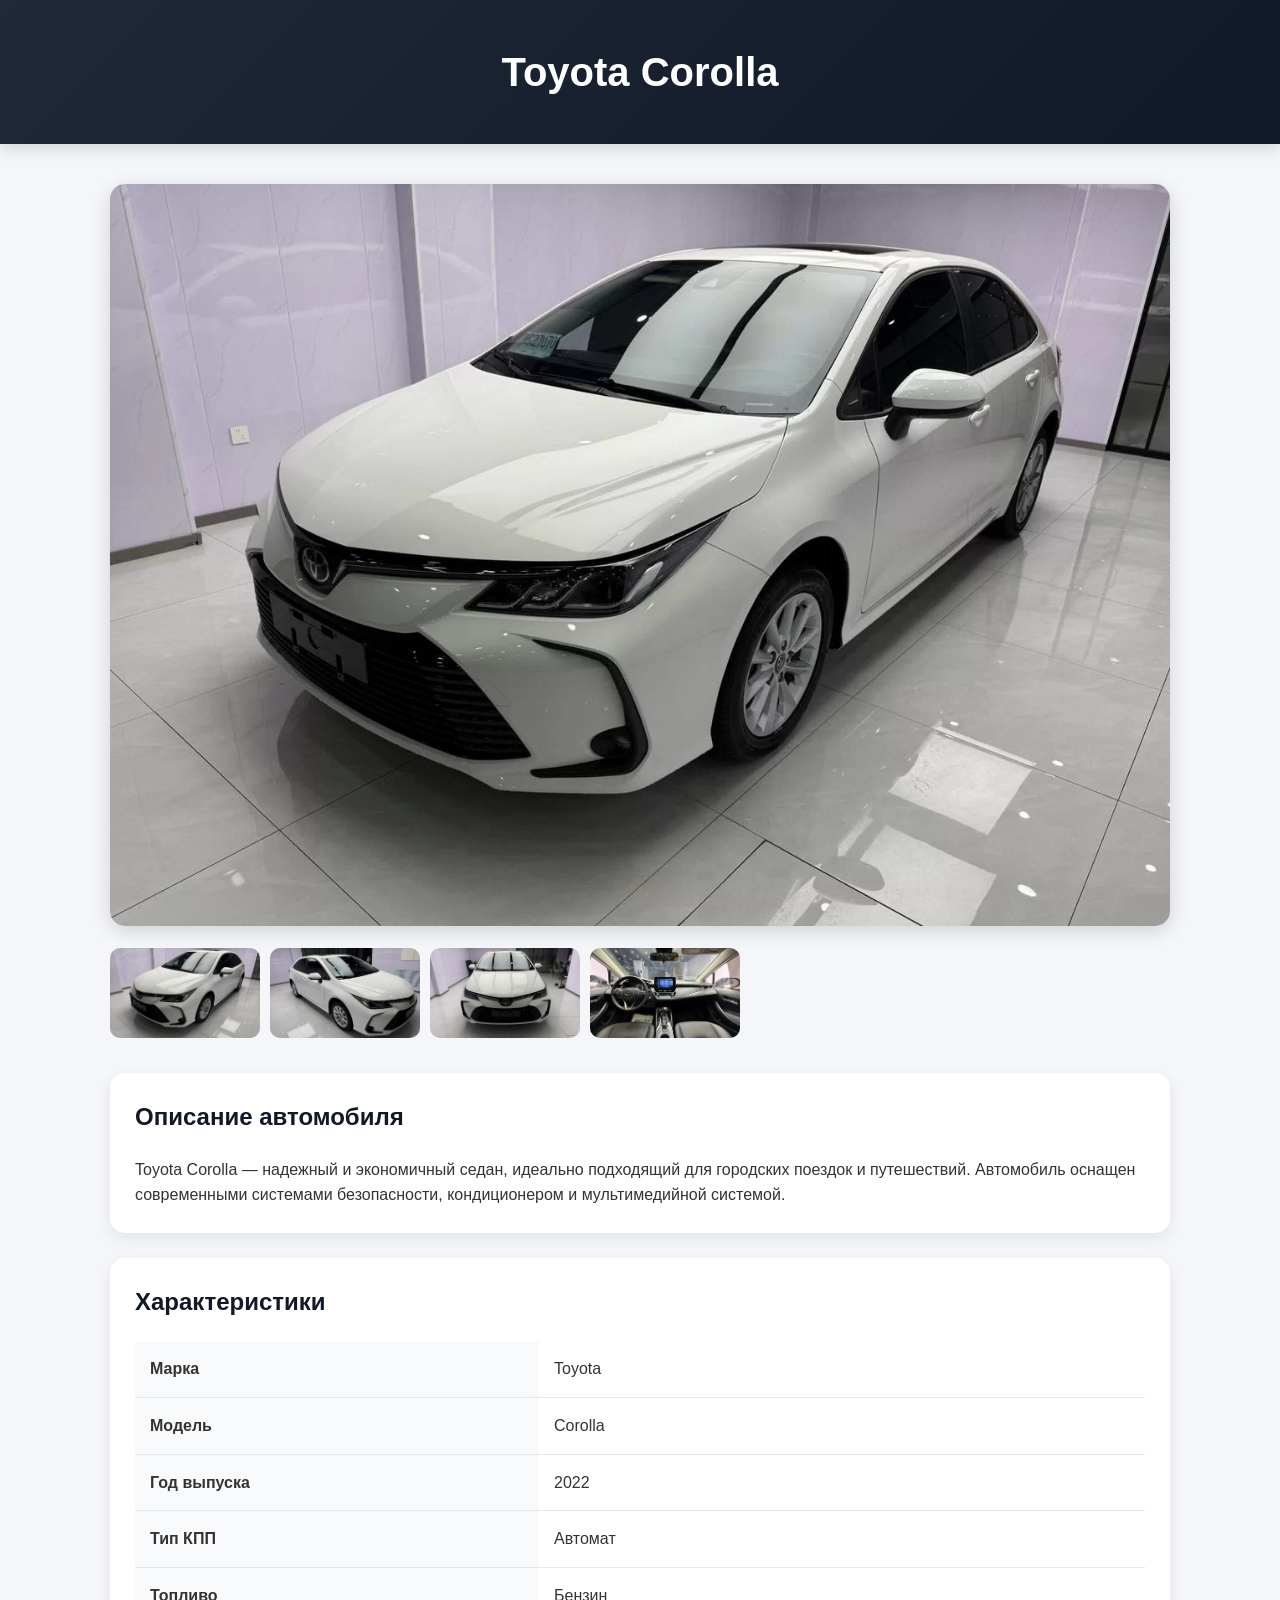
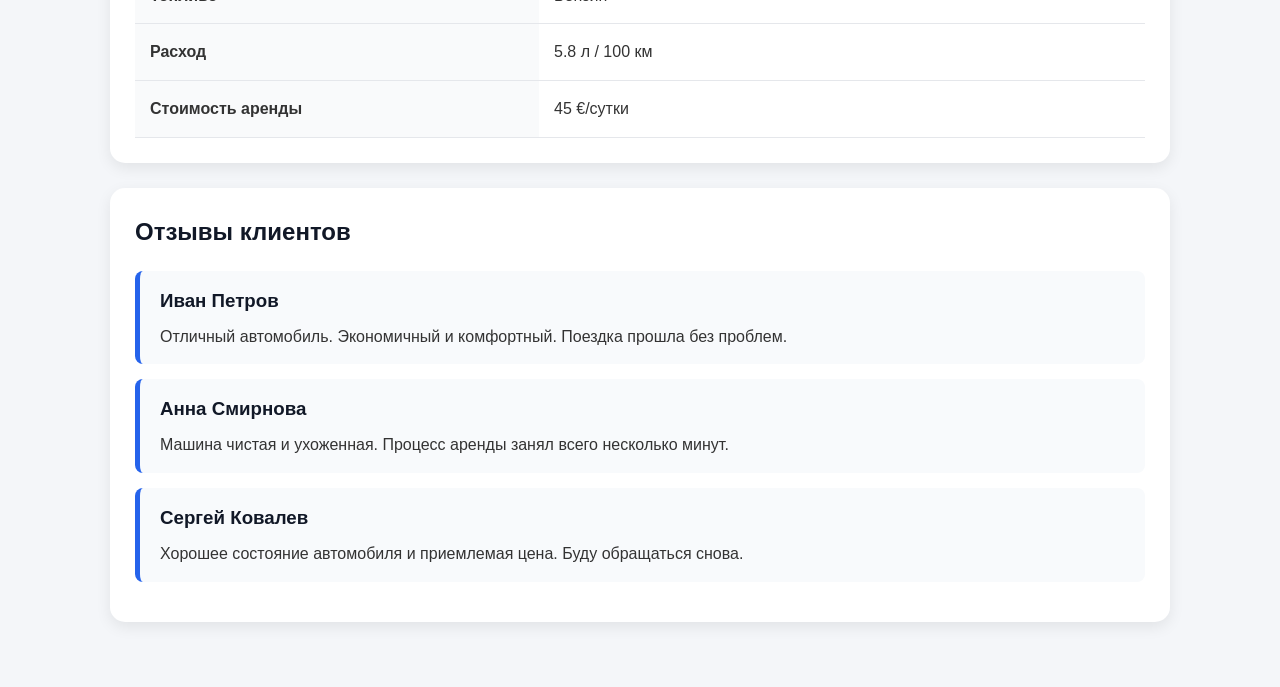
==== car-details.html @ a30faa25 "first commit" ====
<!DOCTYPE html>
<html lang="ru">
<head>
    <meta charset="UTF-8">
    <meta name="viewport" content="width=device-width, initial-scale=1.0">
    <title>Toyota Corolla - Аренда авто</title>
    <link rel="stylesheet" href="css/style.css">
</head>
<body>

<header>
    <h1>Toyota Corolla</h1>
</header>

<main class="details-page">

    <!-- Галерея -->
    <section class="gallery">
        <div class="main-image">
            <img src="images/toyota1.png" alt="Toyota Corolla">
        </div>

        <div class="thumbnails">
            <img src="images/toyota1.png" alt="Фото 1">
            <img src="images/toyota2.png" alt="Фото 2">
            <img src="images/toyota3.png" alt="Фото 3">
            <img src="images/toyota4.png" alt="Фото 4">
        </div>
    </section>

    <!-- Описание -->
    <section class="description">
        <h2>Описание автомобиля</h2>

        <p>
            Toyota Corolla — надежный и экономичный седан,
            идеально подходящий для городских поездок и путешествий.
            Автомобиль оснащен современными системами безопасности,
            кондиционером и мультимедийной системой.
        </p>
    </section>

    <!-- Характеристики -->
    <section class="specifications">
        <h2>Характеристики</h2>

        <table>
            <tr>
                <td>Марка</td>
                <td>Toyota</td>
            </tr>
            <tr>
                <td>Модель</td>
                <td>Corolla</td>
            </tr>
            <tr>
                <td>Год выпуска</td>
                <td>2022</td>
            </tr>
            <tr>
                <td>Тип КПП</td>
                <td>Автомат</td>
            </tr>
            <tr>
                <td>Топливо</td>
                <td>Бензин</td>
            </tr>
            <tr>
                <td>Расход</td>
                <td>5.8 л / 100 км</td>
            </tr>
            <tr>
                <td>Стоимость аренды</td>
                <td>45 €/сутки</td>
            </tr>
        </table>
    </section>

    <!-- Отзывы -->
    <section class="reviews">
        <h2>Отзывы клиентов</h2>

        <div class="review">
            <h3>Иван Петров</h3>
            <p>
                Отличный автомобиль. Экономичный и комфортный.
                Поездка прошла без проблем.
            </p>
        </div>

        <div class="review">
            <h3>Анна Смирнова</h3>
            <p>
                Машина чистая и ухоженная.
                Процесс аренды занял всего несколько минут.
            </p>
        </div>

        <div class="review">
            <h3>Сергей Ковалев</h3>
            <p>
                Хорошее состояние автомобиля и приемлемая цена.
                Буду обращаться снова.
            </p>
        </div>

    </section>

</main>

</body>
</html>
---- css/style.css ----
* {
    margin: 0;
    padding: 0;
    box-sizing: border-box;
}

body {
    font-family: "Segoe UI", Arial, sans-serif;
    background: #f4f6f9;
    color: #333;
    line-height: 1.6;
}

/* HEADER */

header {
    background: linear-gradient(135deg, #1f2937, #111827);
    color: white;
    text-align: center;
    padding: 40px 20px;
    margin-bottom: 40px;
    box-shadow: 0 4px 15px rgba(0,0,0,0.15);
}

header h1 {
    font-size: 2.5rem;
    font-weight: 700;
}

/* SEARCH */

.search-section {
    text-align: center;
    margin-bottom: 25px;
}

#search {
    width: 350px;
    max-width: 90%;
    padding: 12px 18px;
    border: none;
    border-radius: 50px;
    background: white;
    box-shadow: 0 2px 10px rgba(0,0,0,.1);
    font-size: 16px;
}

/* SORT */

.sort-section {
    text-align: center;
    margin-bottom: 30px;
}

.sort-section button,
.pagination button {
    padding: 12px 18px;
    border: none;
    border-radius: 8px;
    background: #2563eb;
    color: white;
    cursor: pointer;
    margin: 5px;
    font-size: 15px;
    transition: .3s;
}

.sort-section button:hover,
.pagination button:hover {
    background: #1d4ed8;
    transform: translateY(-2px);
}

/* CARDS */

.cars-list {
    max-width: 1200px;
    margin: auto;
    display: grid;
    grid-template-columns: repeat(auto-fit, minmax(280px, 1fr));
    gap: 25px;
    padding: 0 20px;
}

.car-link {
    text-decoration: none;
    color: inherit;
}

.car-card {
    background: white;
    border-radius: 16px;
    overflow: hidden;
    box-shadow: 0 5px 20px rgba(0,0,0,.08);
    transition: .35s;
}

.car-card:hover {
    transform: translateY(-8px);
    box-shadow: 0 10px 25px rgba(0,0,0,.15);
}

.car-card img {
    width: 100%;
    height: 220px;
    object-fit: cover;
}

.car-card h2 {
    padding: 15px 20px 10px;
    color: #111827;
}

.car-card p {
    padding: 0 20px 10px;
    color: #6b7280;
}

.car-card p:last-child {
    padding-bottom: 20px;
    font-weight: 600;
    color: #2563eb;
    font-size: 18px;
}

/* PAGINATION */

.pagination {
    text-align: center;
    margin: 40px 0;
}

/* DETAILS PAGE */

.details-page {
    max-width: 1100px;
    margin: auto;
    padding: 0 20px 40px;
}

.gallery {
    margin-bottom: 35px;
}

.main-image img {
    width: 100%;
    border-radius: 15px;
    box-shadow: 0 5px 20px rgba(0,0,0,.15);
}

.thumbnails {
    display: flex;
    gap: 10px;
    margin-top: 15px;
    flex-wrap: wrap;
}

.thumbnails img {
    width: 150px;
    height: 90px;
    object-fit: cover;
    border-radius: 10px;
    cursor: pointer;
    transition: .3s;
}

.thumbnails img:hover {
    transform: scale(1.05);
}

.description,
.specifications,
.reviews {
    background: white;
    padding: 25px;
    border-radius: 15px;
    margin-bottom: 25px;
    box-shadow: 0 5px 15px rgba(0,0,0,.08);
}

.description h2,
.specifications h2,
.reviews h2 {
    margin-bottom: 20px;
    color: #111827;
}

.specifications table {
    width: 100%;
    border-collapse: collapse;
}

.specifications td {
    padding: 15px;
    border-bottom: 1px solid #e5e7eb;
}

.specifications td:first-child {
    font-weight: 600;
    width: 40%;
    background: #f9fafb;
}

.review {
    background: #f8fafc;
    border-left: 5px solid #2563eb;
    padding: 15px 20px;
    margin-bottom: 15px;
    border-radius: 8px;
}

.review h3 {
    margin-bottom: 8px;
    color: #111827;
}

/* FOOTER */

footer {
    text-align: center;
    padding: 25px;
    background: #111827;
    color: white;
    margin-top: 40px;
}

/* MOBILE */

@media (max-width: 768px) {
    header h1 {
        font-size: 2rem;
    }

    .cars-list {
        grid-template-columns: 1fr;
    }

    .thumbnails {
        justify-content: center;
    }

    .thumbnails img {
        width: 120px;
        height: 80px;
    }
}
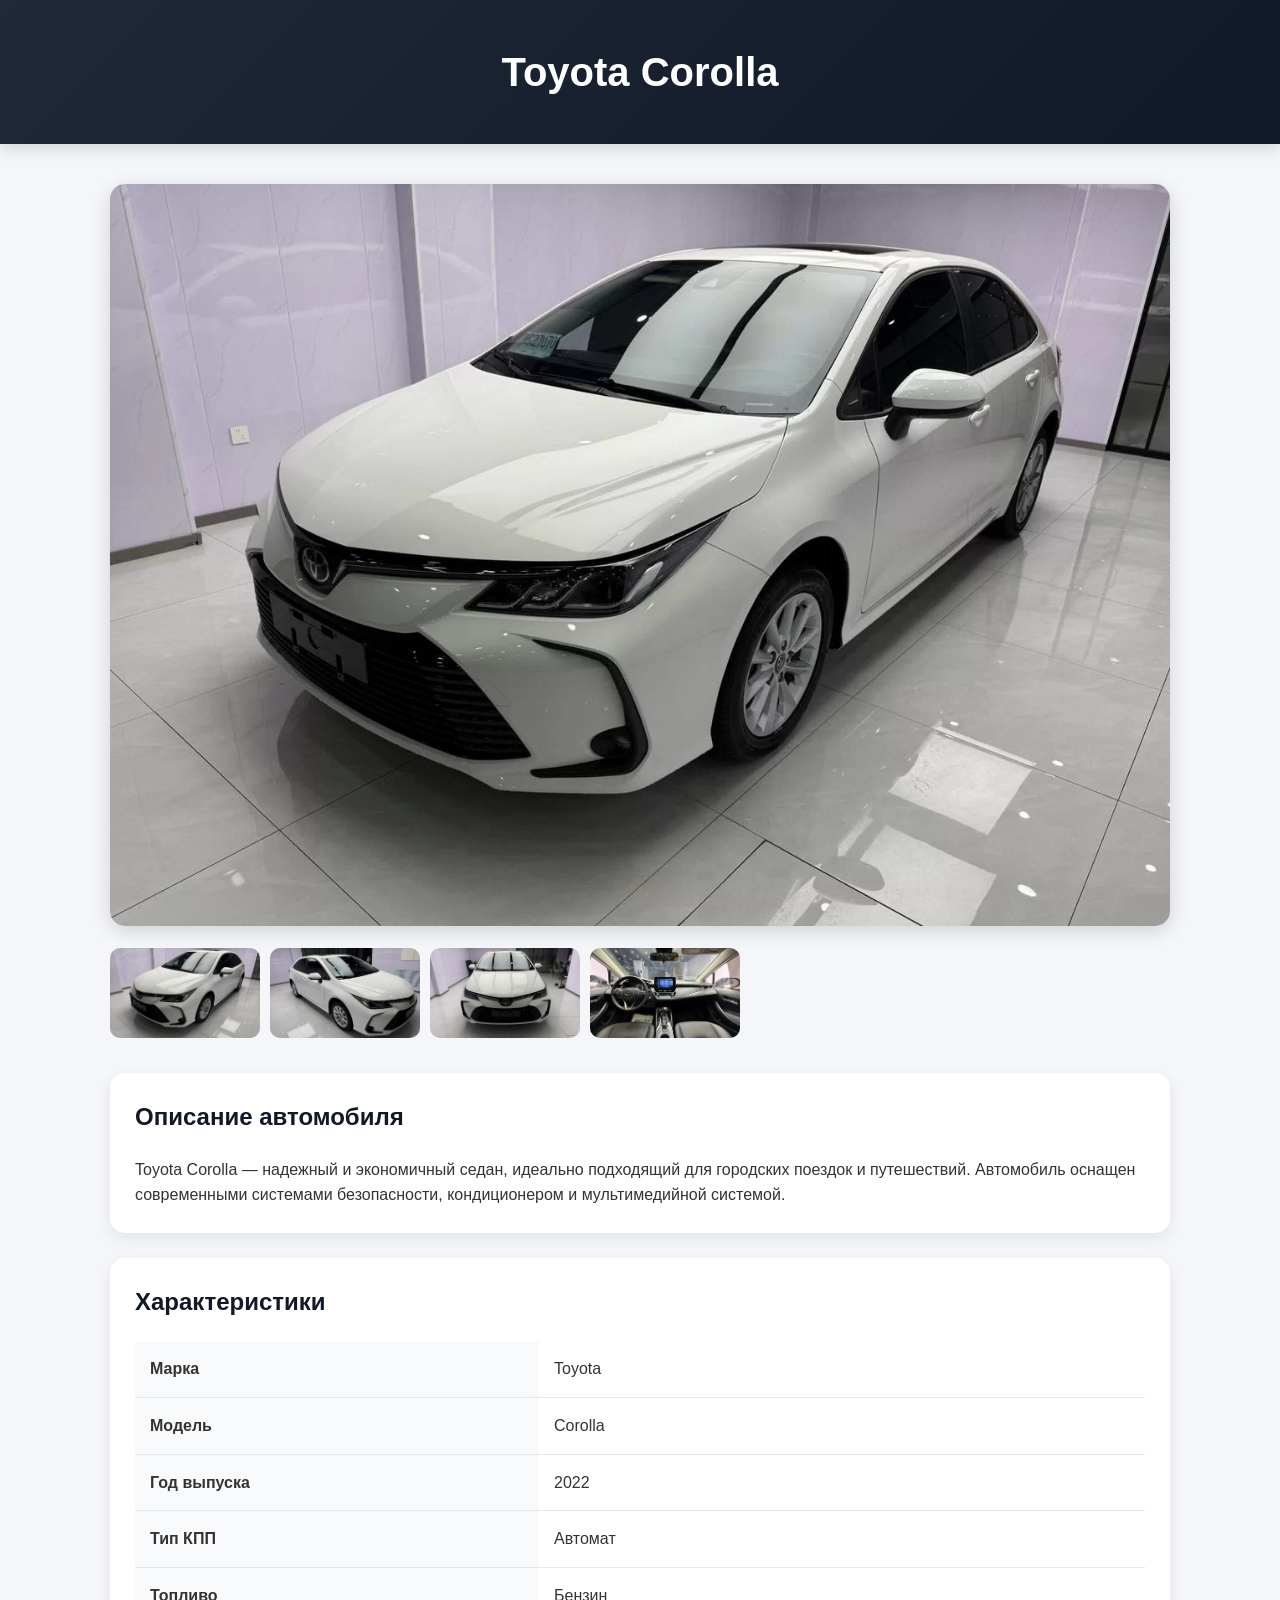
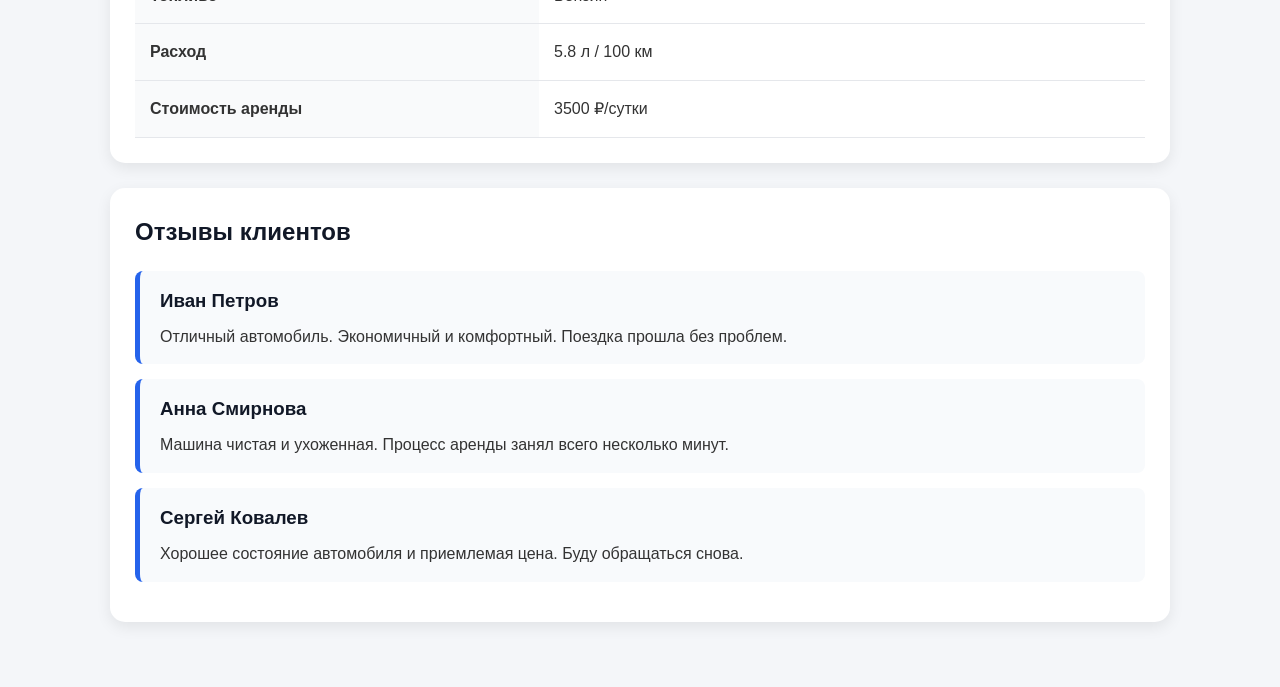
==== commit 8c46ea3d: "Добавлены поиск, сортировка и пагинация, а также новые автомобили" ====
--- a/car-details.html
+++ b/car-details.html
@@ -14,7 +14,6 @@
 
 <main class="details-page">
 
-    <!-- Галерея -->
     <section class="gallery">
         <div class="main-image">
             <img src="images/toyota1.png" alt="Toyota Corolla">
@@ -28,7 +27,6 @@
         </div>
     </section>
 
-    <!-- Описание -->
     <section class="description">
         <h2>Описание автомобиля</h2>
 
@@ -40,7 +38,6 @@
         </p>
     </section>
 
-    <!-- Характеристики -->
     <section class="specifications">
         <h2>Характеристики</h2>
 
@@ -71,12 +68,11 @@
             </tr>
             <tr>
                 <td>Стоимость аренды</td>
-                <td>45 €/сутки</td>
+                <td>3500 ₽/сутки</td>
             </tr>
         </table>
     </section>
 
-    <!-- Отзывы -->
     <section class="reviews">
         <h2>Отзывы клиентов</h2>
 
--- a/css/style.css
+++ b/css/style.css
@@ -11,7 +11,6 @@
     line-height: 1.6;
 }
 
-/* HEADER */
 
 header {
     background: linear-gradient(135deg, #1f2937, #111827);
@@ -27,7 +26,6 @@
     font-weight: 700;
 }
 
-/* SEARCH */
 
 .search-section {
     text-align: center;
@@ -45,7 +43,6 @@
     font-size: 16px;
 }
 
-/* SORT */
 
 .sort-section {
     text-align: center;
@@ -71,7 +68,6 @@
     transform: translateY(-2px);
 }
 
-/* CARDS */
 
 .cars-list {
     max-width: 1200px;
@@ -123,14 +119,12 @@
     font-size: 18px;
 }
 
-/* PAGINATION */
 
 .pagination {
     text-align: center;
     margin: 40px 0;
 }
 
-/* DETAILS PAGE */
 
 .details-page {
     max-width: 1100px;
@@ -214,7 +208,6 @@
     color: #111827;
 }
 
-/* FOOTER */
 
 footer {
     text-align: center;
@@ -222,25 +215,4 @@
     background: #111827;
     color: white;
     margin-top: 40px;
-}
-
-/* MOBILE */
-
-@media (max-width: 768px) {
-    header h1 {
-        font-size: 2rem;
-    }
-
-    .cars-list {
-        grid-template-columns: 1fr;
-    }
-
-    .thumbnails {
-        justify-content: center;
-    }
-
-    .thumbnails img {
-        width: 120px;
-        height: 80px;
-    }
 }
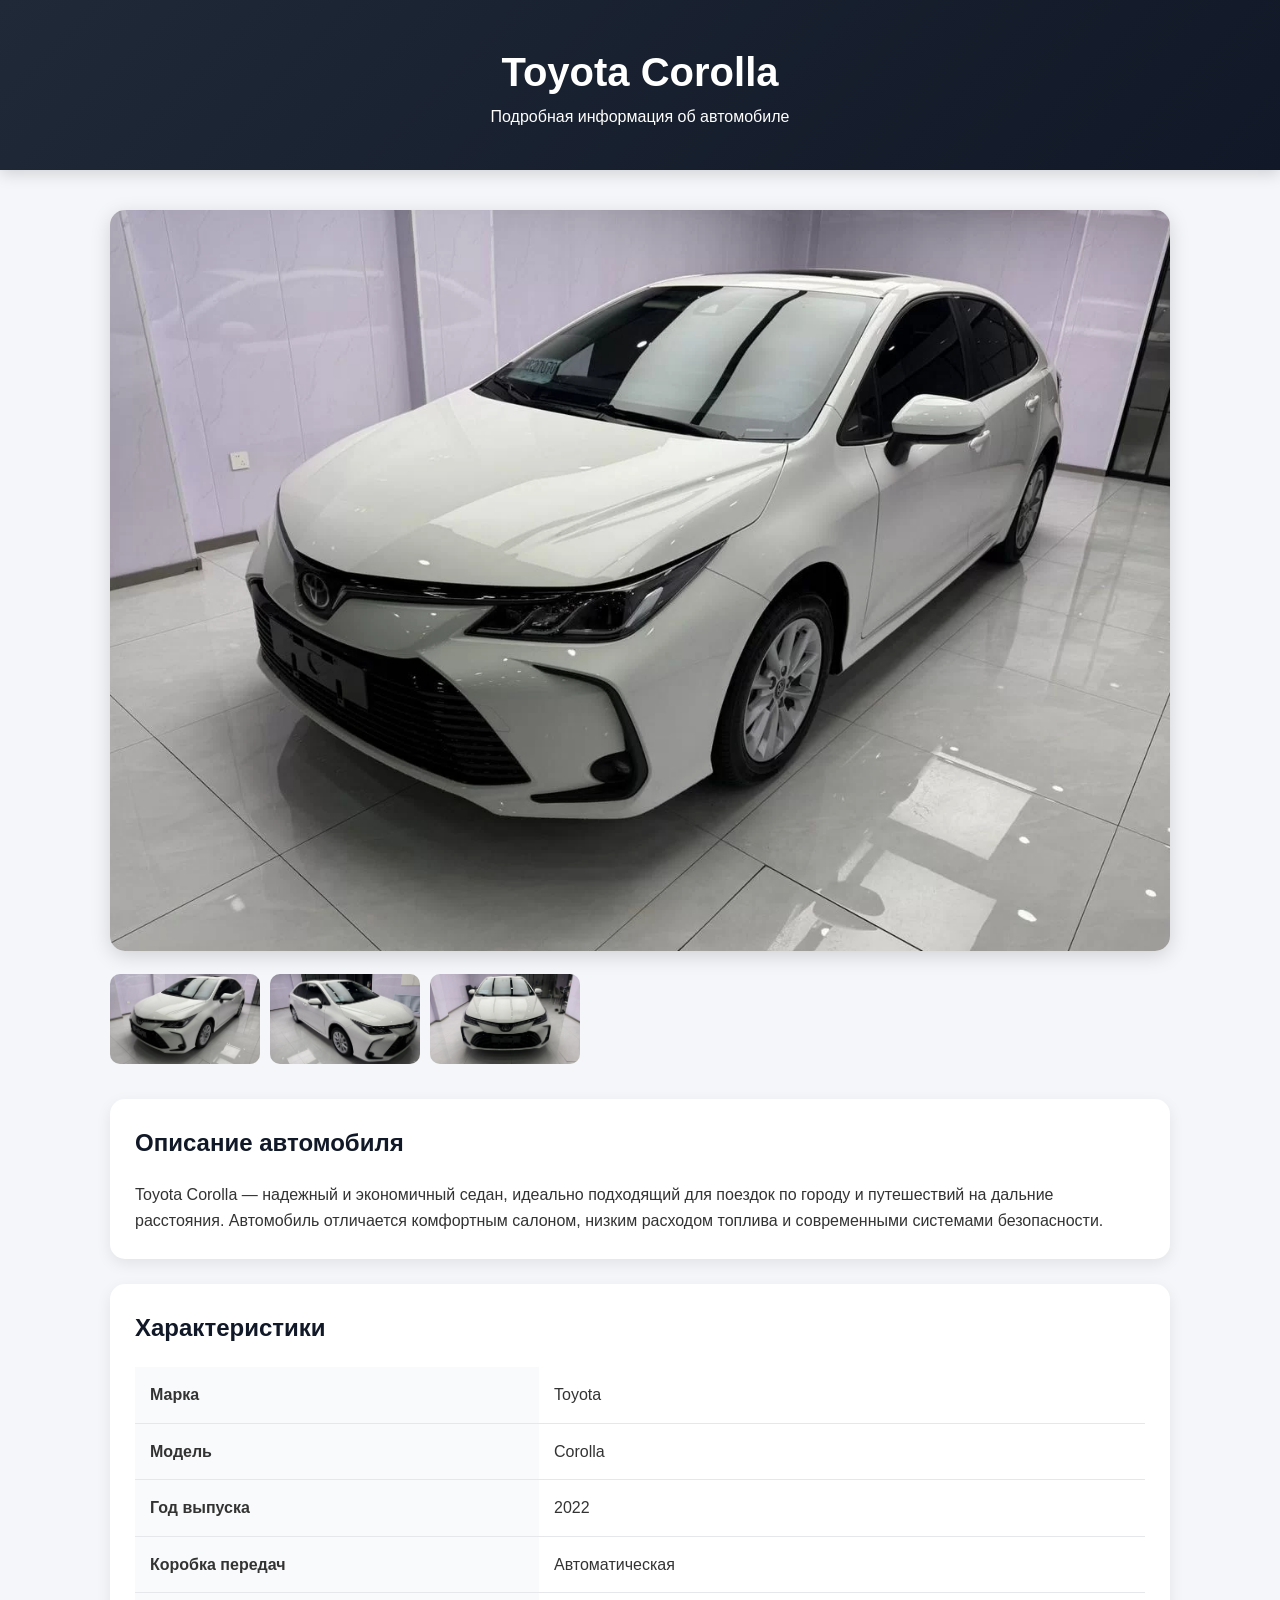
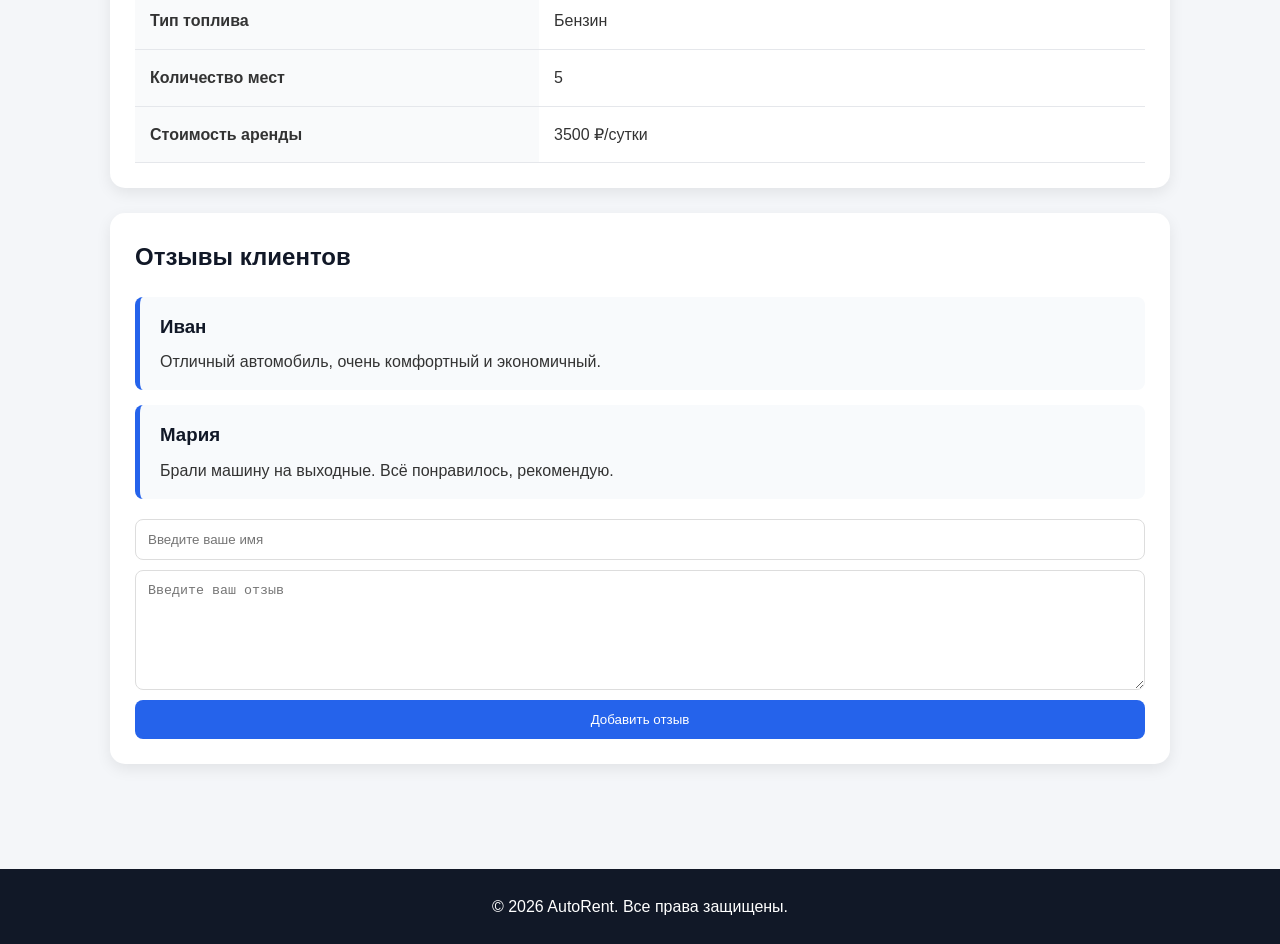
==== commit f34c2486: "Добавлена галерея изображений и отзывы с localStorage" ====
--- a/car-details.html
+++ b/car-details.html
@@ -3,106 +3,166 @@
 <head>
     <meta charset="UTF-8">
     <meta name="viewport" content="width=device-width, initial-scale=1.0">
-    <title>Toyota Corolla - Аренда авто</title>
+    <title>Toyota Corolla - Детали автомобиля</title>
     <link rel="stylesheet" href="css/style.css">
 </head>
 <body>
 
 <header>
     <h1>Toyota Corolla</h1>
+    <p>Подробная информация об автомобиле</p>
 </header>
 
 <main class="details-page">
 
+
     <section class="gallery">
+
         <div class="main-image">
-            <img src="images/toyota1.png" alt="Toyota Corolla">
+            <img
+                id="mainCarImage"
+                src="images/toyota1.png"
+                alt="Toyota Corolla"
+            >
         </div>
 
         <div class="thumbnails">
-            <img src="images/toyota1.png" alt="Фото 1">
-            <img src="images/toyota2.png" alt="Фото 2">
-            <img src="images/toyota3.png" alt="Фото 3">
-            <img src="images/toyota4.png" alt="Фото 4">
+
+            <img
+                src="images/toyota1.png"
+                alt="Фото 1"
+            >
+
+            <img
+                src="images/toyota2.png"
+                alt="Фото 2"
+            >
+
+            <img
+                src="images/toyota3.png"
+                alt="Фото 3"
+            >
+
         </div>
+
     </section>
 
+
     <section class="description">
+
         <h2>Описание автомобиля</h2>
 
         <p>
             Toyota Corolla — надежный и экономичный седан,
-            идеально подходящий для городских поездок и путешествий.
-            Автомобиль оснащен современными системами безопасности,
-            кондиционером и мультимедийной системой.
+            идеально подходящий для поездок по городу и
+            путешествий на дальние расстояния. Автомобиль
+            отличается комфортным салоном, низким расходом
+            топлива и современными системами безопасности.
         </p>
+
     </section>
 
+
     <section class="specifications">
+
         <h2>Характеристики</h2>
 
         <table>
+
             <tr>
                 <td>Марка</td>
                 <td>Toyota</td>
             </tr>
+
             <tr>
                 <td>Модель</td>
                 <td>Corolla</td>
             </tr>
+
             <tr>
                 <td>Год выпуска</td>
                 <td>2022</td>
             </tr>
+
             <tr>
-                <td>Тип КПП</td>
-                <td>Автомат</td>
+                <td>Коробка передач</td>
+                <td>Автоматическая</td>
             </tr>
+
             <tr>
-                <td>Топливо</td>
+                <td>Тип топлива</td>
                 <td>Бензин</td>
             </tr>
+
             <tr>
-                <td>Расход</td>
-                <td>5.8 л / 100 км</td>
+                <td>Количество мест</td>
+                <td>5</td>
             </tr>
+
             <tr>
                 <td>Стоимость аренды</td>
                 <td>3500 ₽/сутки</td>
             </tr>
+
         </table>
+
     </section>
 
+
     <section class="reviews">
+
         <h2>Отзывы клиентов</h2>
 
-        <div class="review">
-            <h3>Иван Петров</h3>
-            <p>
-                Отличный автомобиль. Экономичный и комфортный.
-                Поездка прошла без проблем.
-            </p>
+        <div id="reviewsContainer">
+
+            <div class="review">
+                <h3>Иван</h3>
+                <p>
+                    Отличный автомобиль, очень комфортный
+                    и экономичный.
+                </p>
+            </div>
+
+            <div class="review">
+                <h3>Мария</h3>
+                <p>
+                    Брали машину на выходные. Всё понравилось,
+                    рекомендую.
+                </p>
+            </div>
+
         </div>
 
-        <div class="review">
-            <h3>Анна Смирнова</h3>
-            <p>
-                Машина чистая и ухоженная.
-                Процесс аренды занял всего несколько минут.
-            </p>
-        </div>
+        <!-- Форма добавления отзывов -->
 
-        <div class="review">
-            <h3>Сергей Ковалев</h3>
-            <p>
-                Хорошее состояние автомобиля и приемлемая цена.
-                Буду обращаться снова.
-            </p>
+        <div class="review-form">
+
+            <input
+                type="text"
+                id="userName"
+                placeholder="Введите ваше имя"
+            >
+
+            <textarea
+                id="userReview"
+                placeholder="Введите ваш отзыв"
+            ></textarea>
+
+            <button id="addReviewBtn">
+                Добавить отзыв
+            </button>
+
         </div>
 
     </section>
 
 </main>
 
+<footer>
+    <p>© 2026 AutoRent. Все права защищены.</p>
+</footer>
+
+<script src="js/details.js"></script>
+
 </body>
 </html>
--- a/css/style.css
+++ b/css/style.css
@@ -215,4 +215,35 @@
     background: #111827;
     color: white;
     margin-top: 40px;
-}+}
+.review-form {
+    display: flex;
+    flex-direction: column;
+    gap: 10px;
+    margin-top: 20px;
+}
+
+.review-form input,
+.review-form textarea {
+    padding: 12px;
+    border: 1px solid #ddd;
+    border-radius: 8px;
+}
+
+.review-form textarea {
+    min-height: 120px;
+    resize: vertical;
+}
+
+.review-form button {
+    padding: 12px;
+    border: none;
+    border-radius: 8px;
+    background: #2563eb;
+    color: white;
+    cursor: pointer;
+}
+
+.review-form button:hover {
+    background: #1d4ed8;
+}
